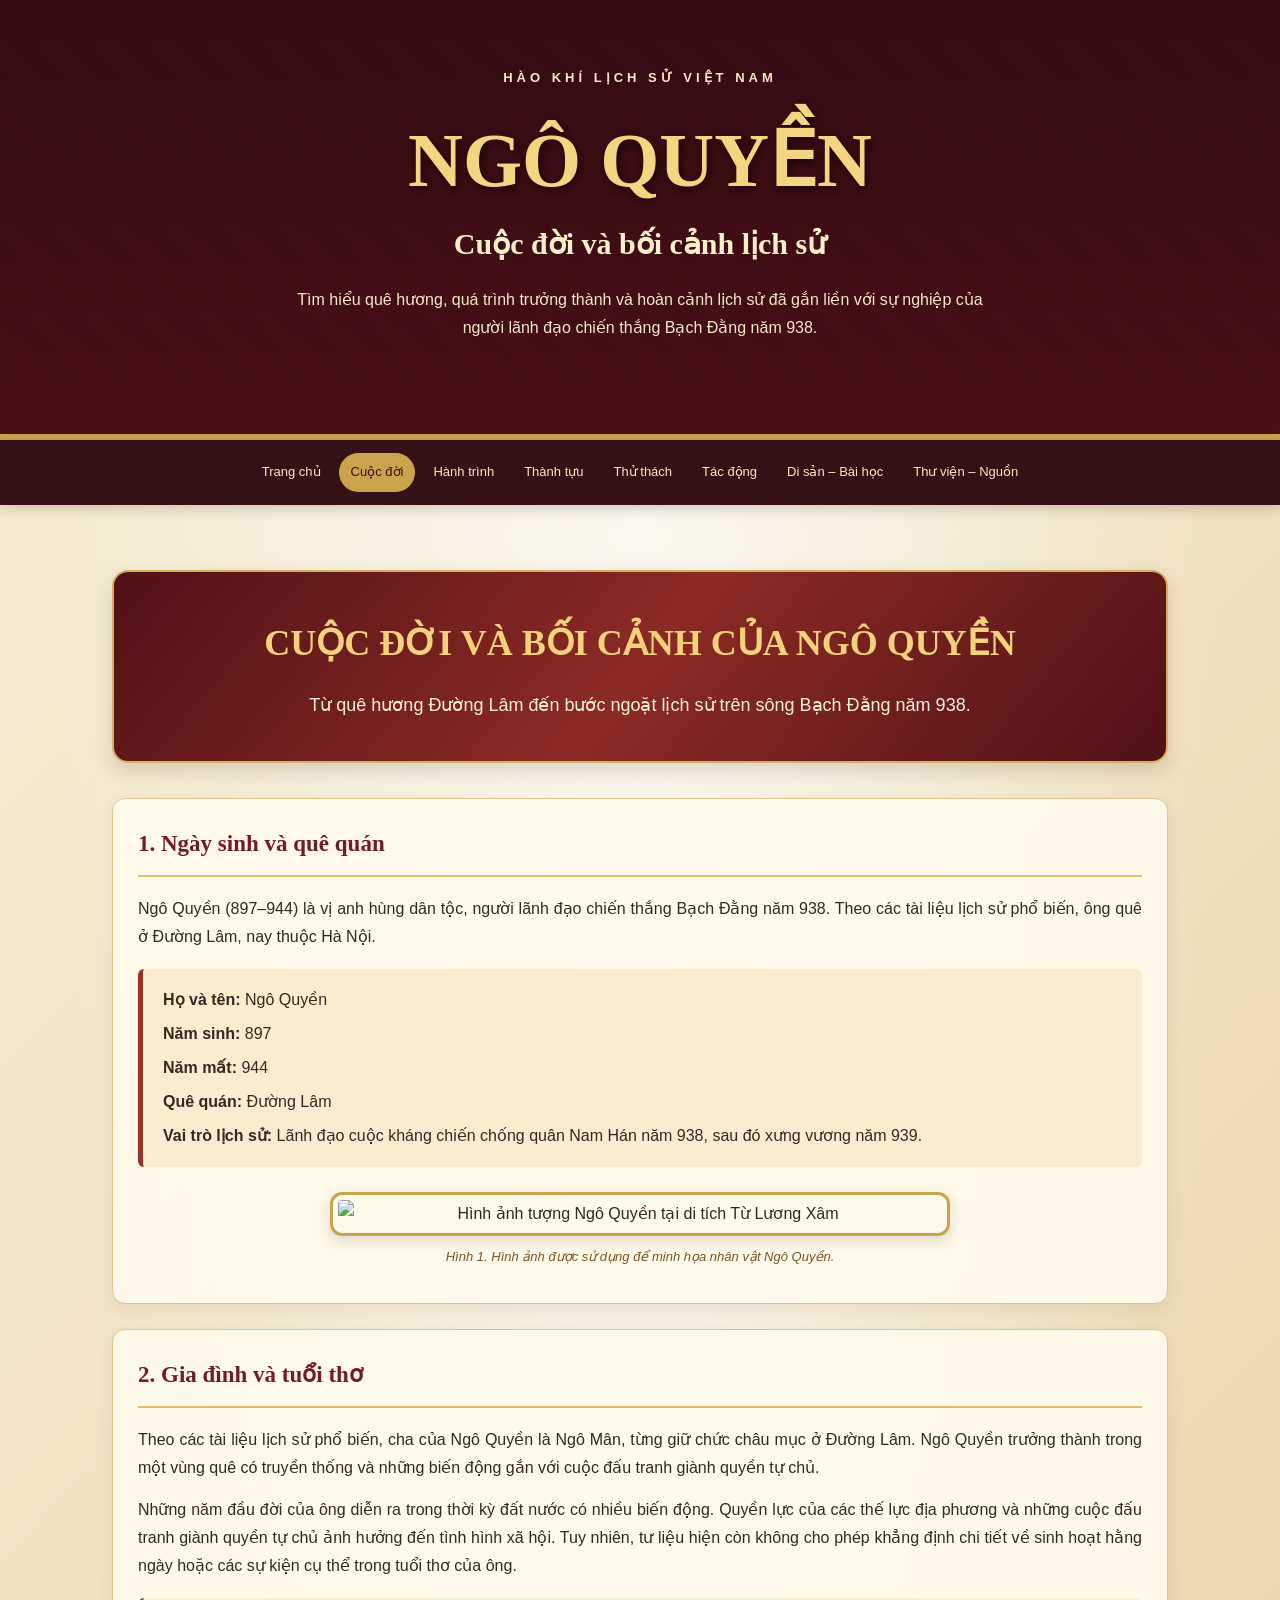
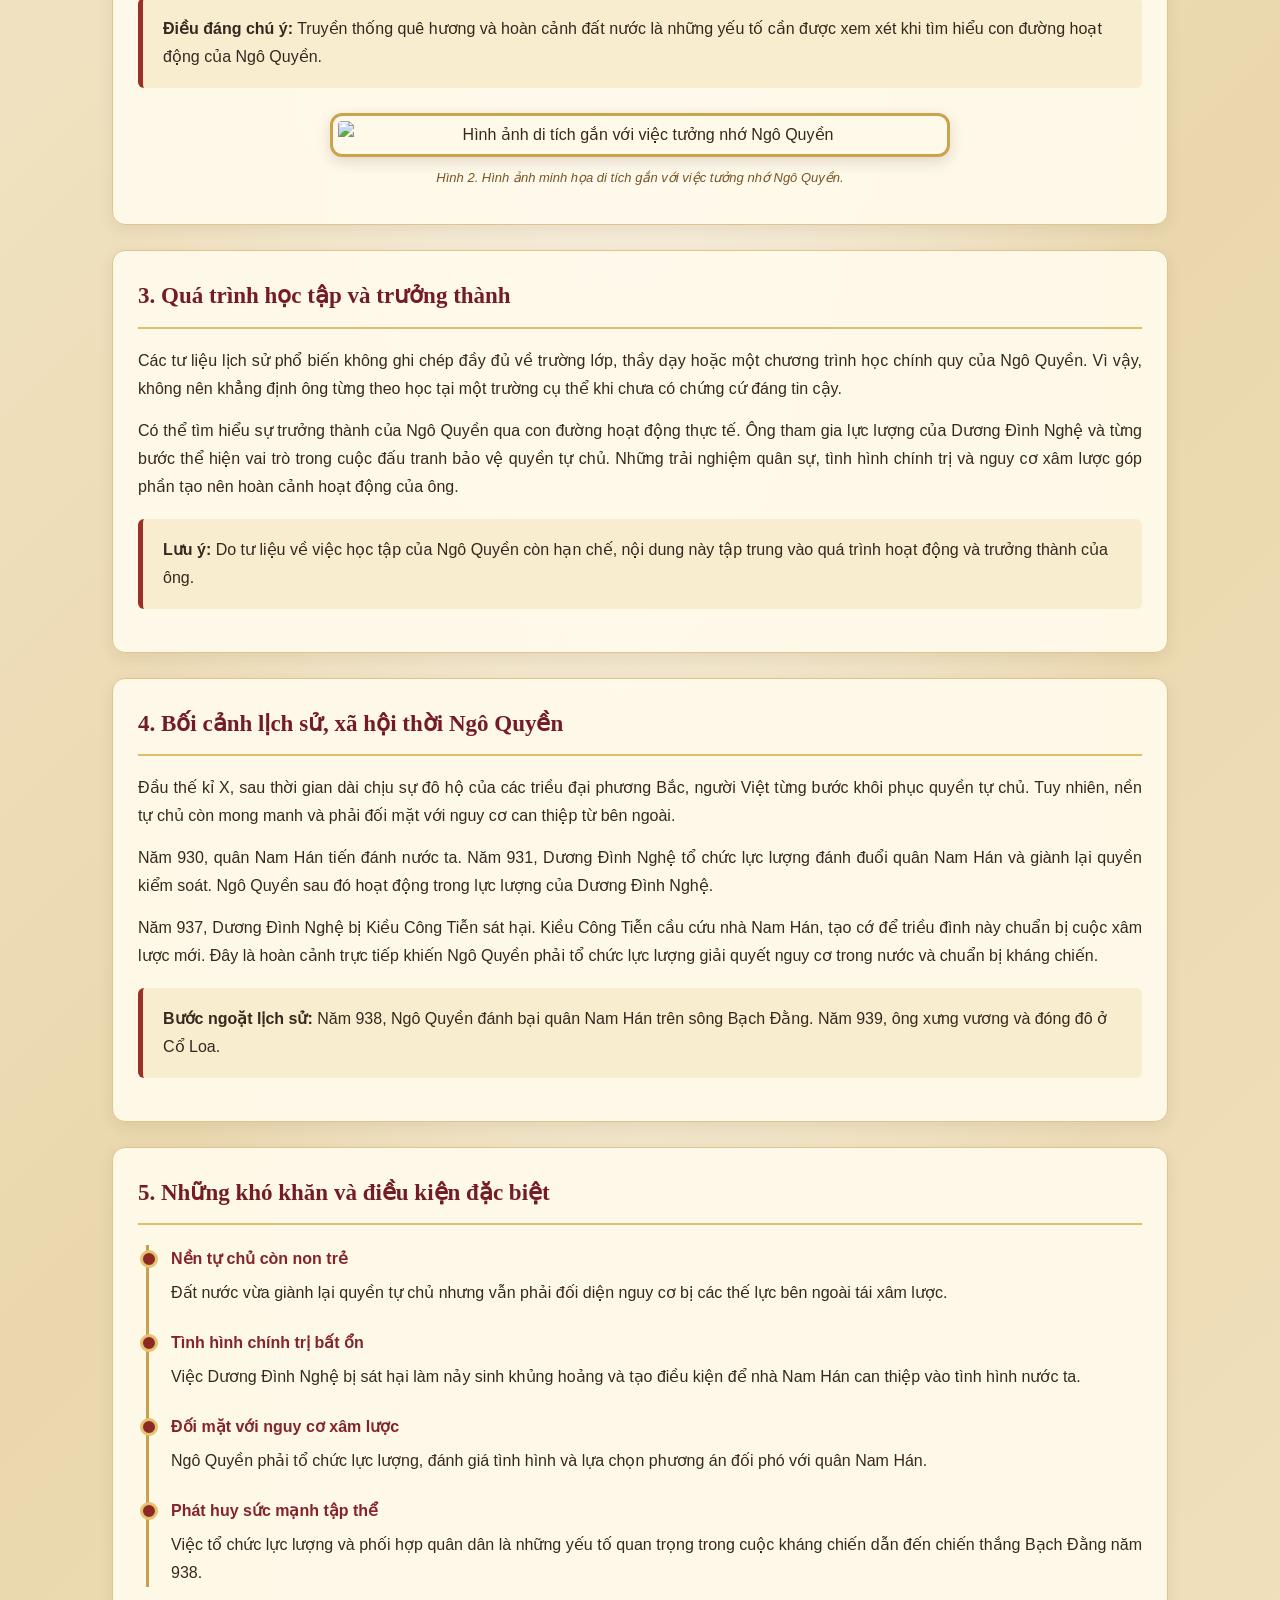
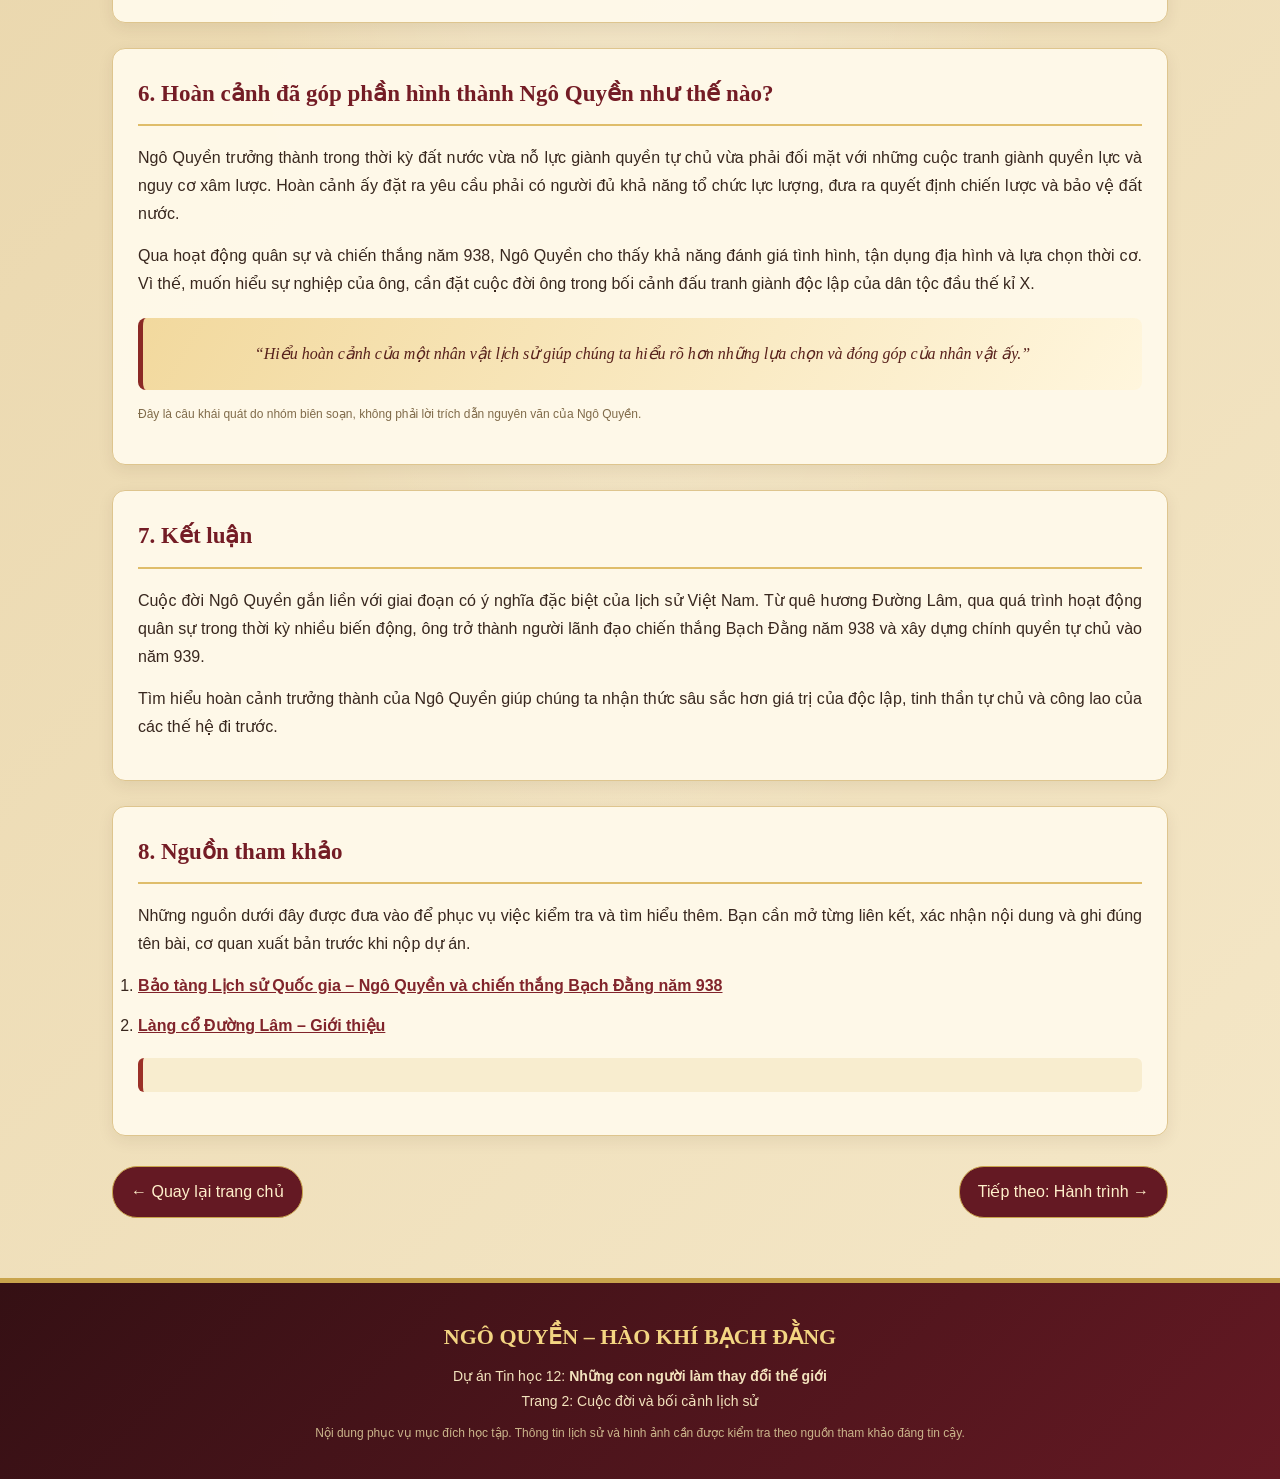
==== cuocdoi.html @ d9fa1269 "Add files via upload" ====
<!DOCTYPE html>
<html lang="vi">

<head>
    <meta charset="UTF-8">
    <meta name="viewport" content="width=device-width, initial-scale=1.0">

    <title>Cuộc đời và bối cảnh lịch sử của Ngô Quyền</title>

    <!-- Su dung CSS chung cua website -->
    <link rel="stylesheet" href="style.css">

    <!-- CSS bo sung rieng cho trang Cuoc doi -->
    <style>
        .life-banner {
            max-width: 1100px;
            margin: 35px auto;
            padding: 40px 25px;
            text-align: center;
            color: #fff2d3;
            background: linear-gradient(130deg, #501116, #8b2a25, #501116);
            border: 2px solid #d6b05c;
            border-radius: 16px;
            box-shadow: 0 8px 20px rgba(62, 17, 20, 0.15);
        }

        .life-banner h2 {
            color: #f3d27b;
            font-family: Georgia, "Times New Roman", serif;
            font-size: clamp(25px, 4vw, 36px);
            margin-bottom: 15px;
        }

        .life-banner p {
            font-size: 18px;
            max-width: 750px;
            margin: auto;
        }

        .life-section {
            background: rgba(255, 250, 235, 0.94);
            border: 1px solid #dec58e;
            border-radius: 13px;
            padding: 25px;
            margin-bottom: 25px;
            box-shadow: 0 5px 16px rgba(65, 35, 15, 0.08);
        }

        .life-section h3 {
            color: #741c25;
            font-family: Georgia, "Times New Roman", serif;
            font-size: 23px;
            border-bottom: 2px solid #dfbd6a;
            padding-bottom: 10px;
            margin-bottom: 18px;
        }

        .life-section p {
            margin-bottom: 14px;
            text-align: justify;
        }

        .life-info {
            background: #f8edcf;
            padding: 17px 20px;
            border-left: 5px solid #9b3027;
            border-radius: 6px;
            margin: 18px 0;
        }

        .life-info p {
            margin-bottom: 6px;
            text-align: left;
        }

        .life-info p:last-child {
            margin-bottom: 0;
        }

        .life-image {
            text-align: center;
            margin: 25px 0 10px;
        }

        .life-image img {
            display: block;
            width: 100%;
            max-width: 620px;
            max-height: 390px;
            object-fit: contain;
            margin: auto;
            padding: 5px;
            background: #fff9e9;
            border: 3px solid #c9a44c;
            border-radius: 12px;
            box-shadow: 0 5px 14px rgba(74, 36, 28, 0.15);
        }

        .life-image figcaption {
            color: #795522;
            font-size: 13px;
            font-style: italic;
            margin-top: 10px;
        }

        .life-timeline {
            border-left: 3px solid #c9a04e;
            padding-left: 22px;
            margin: 20px 0 10px 8px;
        }

        .life-event {
            position: relative;
            margin-bottom: 22px;
        }

        .life-event:last-child {
            margin-bottom: 0;
        }

        .life-event::before {
            content: "";
            position: absolute;
            left: -31px;
            top: 5px;
            width: 12px;
            height: 12px;
            border-radius: 50%;
            background: #8b2925;
            border: 3px solid #e6c16f;
        }

        .life-event h4 {
            color: #84242a;
            margin-bottom: 6px;
        }

        .life-event p {
            margin-bottom: 0;
        }

        .life-quote {
            padding: 22px;
            background: linear-gradient(120deg, #f2d99e, #fff6dd);
            border-left: 5px solid #8b2925;
            border-radius: 8px;
            text-align: center;
            color: #57201b;
            font-family: Georgia, "Times New Roman", serif;
            font-style: italic;
            margin-top: 20px;
        }

        .source-list li {
            margin: 12px 0;
            overflow-wrap: anywhere;
        }

        .source-list a {
            color: #81242b;
            font-weight: bold;
        }

        .source-list a:hover {
            color: #a77c2d;
        }

        .page-navigation {
            display: flex;
            justify-content: space-between;
            flex-wrap: wrap;
            gap: 12px;
            margin: 30px 0;
        }

        .page-navigation a {
            display: inline-block;
            padding: 11px 18px;
            color: #fff0cb;
            background: #641923;
            border: 1px solid #c9a44c;
            border-radius: 25px;
            text-decoration: none;
            transition: 0.25s;
        }

        .page-navigation a:hover {
            color: #351014;
            background: #e8c66f;
        }

        @media (max-width: 600px) {
            .life-banner {
                margin: 22px 13px;
                padding: 28px 18px;
            }

            .life-banner p {
                font-size: 16px;
            }

            .life-section {
                padding: 18px;
            }

            .life-section h3 {
                font-size: 20px;
            }

            .page-navigation {
                flex-direction: column;
            }

            .page-navigation a {
                text-align: center;
            }
        }
    </style>
</head>

<body>

    <!-- PHAN DAU TRANG -->
    <header class="hero">
        <div class="hero-content">

            <p class="eyebrow">HÀO KHÍ LỊCH SỬ VIỆT NAM</p>

            <h1>NGÔ QUYỀN</h1>

            <h2>Cuộc đời và bối cảnh lịch sử</h2>

            <p class="hero-description">
                Tìm hiểu quê hương, quá trình trưởng thành
                và hoàn cảnh lịch sử đã gắn liền với sự nghiệp
                của người lãnh đạo chiến thắng Bạch Đằng năm 938.
            </p>

        </div>
    </header>


    <!-- MENU CHUNG GOM 8 TRANG -->
    <nav class="navbar">

        <a href="index.html">Trang chủ</a>

        <a href="cuocdoi.html" class="active">Cuộc đời</a>

        <a href="hanhtrinh.html">Hành trình</a>

        <a href="thanhtuu.html">Thành tựu</a>

        <a href="thuthach.html">Thử thách</a>

        <a href="tacdong.html">Tác động</a>

        <a href="disan_baihoc.html">Di sản – Bài học</a>

        <a href="thuvien_nguon.html">Thư viện – Nguồn</a>

    </nav>


    <main class="container">

        <!-- BANNER GIOI THIEU -->
        <div class="life-banner">

            <h2>CUỘC ĐỜI VÀ BỐI CẢNH CỦA NGÔ QUYỀN</h2>

            <p>
                Từ quê hương Đường Lâm đến bước ngoặt lịch sử
                trên sông Bạch Đằng năm 938.
            </p>

        </div>


        <!-- MUC 1 -->
        <section class="life-section">

            <h3>1. Ngày sinh và quê quán</h3>

            <p>
                Ngô Quyền (897–944) là vị anh hùng dân tộc,
                người lãnh đạo chiến thắng Bạch Đằng năm 938.
                Theo các tài liệu lịch sử phổ biến, ông quê ở
                Đường Lâm, nay thuộc Hà Nội.
            </p>

            <div class="life-info">

                <p><strong>Họ và tên:</strong> Ngô Quyền</p>

                <p><strong>Năm sinh:</strong> 897</p>

                <p><strong>Năm mất:</strong> 944</p>

                <p><strong>Quê quán:</strong> Đường Lâm</p>

                <p>
                    <strong>Vai trò lịch sử:</strong>
                    Lãnh đạo cuộc kháng chiến chống quân Nam Hán
                    năm 938, sau đó xưng vương năm 939.
                </p>

            </div>

            <figure class="life-image">

                <img
                    src="https://baotanglichsu.vn/DataFiles/Uploaded/image/Ngo%20Quyen/1.jpg"
                    alt="Hình ảnh tượng Ngô Quyền tại di tích Từ Lương Xâm"
                    loading="lazy">

                <figcaption>
                    Hình 1. Hình ảnh được sử dụng để minh họa
                    nhân vật Ngô Quyền.
                </figcaption>

            </figure>

        </section>


        <!-- MUC 2 -->
        <section class="life-section">

            <h3>2. Gia đình và tuổi thơ</h3>

            <p>
                Theo các tài liệu lịch sử phổ biến, cha của
                Ngô Quyền là Ngô Mân, từng giữ chức châu mục
                ở Đường Lâm. Ngô Quyền trưởng thành trong một
                vùng quê có truyền thống và những biến động
                gắn với cuộc đấu tranh giành quyền tự chủ.
            </p>

            <p>
                Những năm đầu đời của ông diễn ra trong thời kỳ
                đất nước có nhiều biến động. Quyền lực của các
                thế lực địa phương và những cuộc đấu tranh giành
                quyền tự chủ ảnh hưởng đến tình hình xã hội.
                Tuy nhiên, tư liệu hiện còn không cho phép khẳng định
                chi tiết về sinh hoạt hằng ngày hoặc các sự kiện
                cụ thể trong tuổi thơ của ông.
            </p>

            <div class="life-info">
                <p>
                    <strong>Điều đáng chú ý:</strong>
                    Truyền thống quê hương và hoàn cảnh đất nước
                    là những yếu tố cần được xem xét khi tìm hiểu
                    con đường hoạt động của Ngô Quyền.
                </p>
            </div>

            <figure class="life-image">

                <img
                    src="https://baotanglichsu.vn/DataFiles/Uploaded/image/Ngo%20Quyen/4.jpg"
                    alt="Hình ảnh di tích gắn với việc tưởng nhớ Ngô Quyền"
                    loading="lazy">

                <figcaption>
                    Hình 2. Hình ảnh minh họa di tích gắn với
                    việc tưởng nhớ Ngô Quyền.
                </figcaption>

            </figure>

        </section>


        <!-- MUC 3 -->
        <section class="life-section">

            <h3>3. Quá trình học tập và trưởng thành</h3>

            <p>
                Các tư liệu lịch sử phổ biến không ghi chép đầy đủ
                về trường lớp, thầy dạy hoặc một chương trình học
                chính quy của Ngô Quyền. Vì vậy, không nên khẳng định
                ông từng theo học tại một trường cụ thể khi chưa có
                chứng cứ đáng tin cậy.
            </p>

            <p>
                Có thể tìm hiểu sự trưởng thành của Ngô Quyền
                qua con đường hoạt động thực tế. Ông tham gia
                lực lượng của Dương Đình Nghệ và từng bước thể hiện
                vai trò trong cuộc đấu tranh bảo vệ quyền tự chủ.
                Những trải nghiệm quân sự, tình hình chính trị
                và nguy cơ xâm lược góp phần tạo nên hoàn cảnh
                hoạt động của ông.
            </p>

            <div class="life-info">
                <p>
                    <strong>Lưu ý:</strong>
                    Do tư liệu về việc học tập của Ngô Quyền còn hạn chế,
                    nội dung này tập trung vào quá trình hoạt động
                    và trưởng thành của ông.
                </p>
            </div>

        </section>


        <!-- MUC 4 -->
        <section class="life-section">

            <h3>4. Bối cảnh lịch sử, xã hội thời Ngô Quyền</h3>

            <p>
                Đầu thế kỉ X, sau thời gian dài chịu sự đô hộ
                của các triều đại phương Bắc, người Việt từng bước
                khôi phục quyền tự chủ. Tuy nhiên, nền tự chủ còn
                mong manh và phải đối mặt với nguy cơ can thiệp
                từ bên ngoài.
            </p>

            <p>
                Năm 930, quân Nam Hán tiến đánh nước ta.
                Năm 931, Dương Đình Nghệ tổ chức lực lượng
                đánh đuổi quân Nam Hán và giành lại quyền kiểm soát.
                Ngô Quyền sau đó hoạt động trong lực lượng
                của Dương Đình Nghệ.
            </p>

            <p>
                Năm 937, Dương Đình Nghệ bị Kiều Công Tiễn sát hại.
                Kiều Công Tiễn cầu cứu nhà Nam Hán, tạo cớ để
                triều đình này chuẩn bị cuộc xâm lược mới.
                Đây là hoàn cảnh trực tiếp khiến Ngô Quyền phải
                tổ chức lực lượng giải quyết nguy cơ trong nước
                và chuẩn bị kháng chiến.
            </p>

            <div class="life-info">

                <p>
                    <strong>Bước ngoặt lịch sử:</strong>
                    Năm 938, Ngô Quyền đánh bại quân Nam Hán
                    trên sông Bạch Đằng. Năm 939, ông xưng vương
                    và đóng đô ở Cổ Loa.
                </p>

            </div>

        </section>


        <!-- MUC 5 -->
        <section class="life-section">

            <h3>5. Những khó khăn và điều kiện đặc biệt</h3>

            <div class="life-timeline">

                <div class="life-event">

                    <h4>Nền tự chủ còn non trẻ</h4>

                    <p>
                        Đất nước vừa giành lại quyền tự chủ
                        nhưng vẫn phải đối diện nguy cơ bị
                        các thế lực bên ngoài tái xâm lược.
                    </p>

                </div>

                <div class="life-event">

                    <h4>Tình hình chính trị bất ổn</h4>

                    <p>
                        Việc Dương Đình Nghệ bị sát hại làm nảy sinh
                        khủng hoảng và tạo điều kiện để nhà Nam Hán
                        can thiệp vào tình hình nước ta.
                    </p>

                </div>

                <div class="life-event">

                    <h4>Đối mặt với nguy cơ xâm lược</h4>

                    <p>
                        Ngô Quyền phải tổ chức lực lượng,
                        đánh giá tình hình và lựa chọn phương án
                        đối phó với quân Nam Hán.
                    </p>

                </div>

                <div class="life-event">

                    <h4>Phát huy sức mạnh tập thể</h4>

                    <p>
                        Việc tổ chức lực lượng và phối hợp quân dân
                        là những yếu tố quan trọng trong cuộc kháng chiến
                        dẫn đến chiến thắng Bạch Đằng năm 938.
                    </p>

                </div>

            </div>

        </section>


        <!-- MUC 6 -->
        <section class="life-section">

            <h3>6. Hoàn cảnh đã góp phần hình thành Ngô Quyền như thế nào?</h3>

            <p>
                Ngô Quyền trưởng thành trong thời kỳ đất nước
                vừa nỗ lực giành quyền tự chủ vừa phải đối mặt
                với những cuộc tranh giành quyền lực và nguy cơ
                xâm lược. Hoàn cảnh ấy đặt ra yêu cầu phải có
                người đủ khả năng tổ chức lực lượng, đưa ra
                quyết định chiến lược và bảo vệ đất nước.
            </p>

            <p>
                Qua hoạt động quân sự và chiến thắng năm 938,
                Ngô Quyền cho thấy khả năng đánh giá tình hình,
                tận dụng địa hình và lựa chọn thời cơ.
                Vì thế, muốn hiểu sự nghiệp của ông, cần đặt
                cuộc đời ông trong bối cảnh đấu tranh giành
                độc lập của dân tộc đầu thế kỉ X.
            </p>

            <div class="life-quote">
                “Hiểu hoàn cảnh của một nhân vật lịch sử
                giúp chúng ta hiểu rõ hơn những lựa chọn
                và đóng góp của nhân vật ấy.”
            </div>

            <p class="message-note">
                Đây là câu khái quát do nhóm biên soạn,
                không phải lời trích dẫn nguyên văn của Ngô Quyền.
            </p>

        </section>


        <!-- MUC 7 -->
        <section class="life-section">

            <h3>7. Kết luận</h3>

            <p>
                Cuộc đời Ngô Quyền gắn liền với giai đoạn có ý nghĩa
                đặc biệt của lịch sử Việt Nam. Từ quê hương Đường Lâm,
                qua quá trình hoạt động quân sự trong thời kỳ nhiều
                biến động, ông trở thành người lãnh đạo chiến thắng
                Bạch Đằng năm 938 và xây dựng chính quyền tự chủ
                vào năm 939.
            </p>

            <p>
                Tìm hiểu hoàn cảnh trưởng thành của Ngô Quyền
                giúp chúng ta nhận thức sâu sắc hơn giá trị
                của độc lập, tinh thần tự chủ và công lao
                của các thế hệ đi trước.
            </p>

        </section>


        <!-- MUC 8 -->
        <section class="life-section">

            <h3>8. Nguồn tham khảo</h3>

            <p>
                Những nguồn dưới đây được đưa vào để phục vụ
                việc kiểm tra và tìm hiểu thêm. Bạn cần mở từng
                liên kết, xác nhận nội dung và ghi đúng tên bài,
                cơ quan xuất bản trước khi nộp dự án.
            </p>

            <ol class="source-list">

                <li>
                    <a
                        href="https://baotanglichsu.vn/vi/Articles/3098/13934/ngo-quyen-va-chienthang-bach-dang-nam-938.html"
                        target="_blank"
                        rel="noopener noreferrer">
                        Bảo tàng Lịch sử Quốc gia – Ngô Quyền và
                        chiến thắng Bạch Đằng năm 938
                    </a>
                </li>

                <li>
                    <a
                        href="https://www.langcoduonglam.vn/vi/page/gioi-thieu"
                        target="_blank"
                        rel="noopener noreferrer">
                        Làng cổ Đường Lâm – Giới thiệu
                    </a>
                </li>

            </ol>

            <div class="life-info">
                <p>
                    
                </p>
            </div>

        </section>


        <!-- DIEU HUONG CUOI TRANG -->
        <div class="page-navigation">

            <a href="index.html">
                ← Quay lại trang chủ
            </a>

            <a href="hanhtrinh.html">
                Tiếp theo: Hành trình →
            </a>

        </div>

    </main>


    <!-- CHAN TRANG -->
    <footer class="footer">

        <h2>NGÔ QUYỀN – HÀO KHÍ BẠCH ĐẰNG</h2>

        <p>
            Dự án Tin học 12:
            <strong>Những con người làm thay đổi thế giới</strong>
        </p>

        <p>
            Trang 2: Cuộc đời và bối cảnh lịch sử
        </p>

        <p class="copyright">
            Nội dung phục vụ mục đích học tập.
            Thông tin lịch sử và hình ảnh cần được kiểm tra
            theo nguồn tham khảo đáng tin cậy.
        </p>

    </footer>

</body>

</html>
---- style.css ----
/* ==================================
   GIAO DIEN WEBSITE NGO QUYEN
   PHONG CACH GIAY CO - DO DO - VANG
================================== */

* {
    margin: 0;
    padding: 0;
    box-sizing: border-box;
}

html {
    scroll-behavior: smooth;
}

body {
    font-family: Arial, Helvetica, sans-serif;
    line-height: 1.75;
    color: #38271e;
    background:
        radial-gradient(ellipse at top, rgba(255,255,255,0.8), transparent 65%),
        linear-gradient(135deg, #f8efd9, #ead7ad, #f5e8c9);
}

/* PHAN DAU TRANG */

.hero {
    min-height: 440px;
    display: flex;
    justify-content: center;
    align-items: center;
    text-align: center;
    padding: 60px 20px;
    color: #fff0cb;
    background:
        linear-gradient(rgba(43, 9, 14, 0.84), rgba(70, 14, 21, 0.9)),
        repeating-linear-gradient(
            45deg,
            #56151d,
            #56151d 20px,
            #641923 20px,
            #641923 40px
        );
    border-bottom: 6px solid #c9a44c;
}

.hero-content {
    max-width: 850px;
}

.eyebrow {
    color: #e8c66c;
    letter-spacing: 4px;
    font-size: 13px;
    font-weight: bold;
}

.hero h1 {
    font-family: Georgia, "Times New Roman", serif;
    font-size: clamp(42px, 8vw, 76px);
    line-height: 1.2;
    margin: 12px 0;
    color: #f3d582;
    text-shadow: 2px 3px 8px #1b0507;
}

.hero h2 {
    font-family: Georgia, "Times New Roman", serif;
    font-size: clamp(20px, 4vw, 30px);
    margin-bottom: 15px;
}

.hero-description {
    max-width: 700px;
    margin: 0 auto 25px;
    color: #f6e8c9;
}

.main-button {
    display: inline-block;
    padding: 12px 25px;
    color: #391015;
    background: linear-gradient(135deg, #f1d98e, #c69b3e);
    border-radius: 30px;
    font-weight: bold;
    text-decoration: none;
    transition: 0.3s;
    box-shadow: 0 5px 15px rgba(0, 0, 0, 0.2);
}

.main-button:hover {
    transform: translateY(-3px);
    background: #fff0b8;
}

/* THANH MENU */

.navbar {
    background: #351014;
    display: flex;
    justify-content: center;
    align-items: center;
    flex-wrap: wrap;
    gap: 6px;
    padding: 13px 10px;
    position: sticky;
    top: 0;
    z-index: 100;
    box-shadow: 0 4px 12px rgba(40, 10, 10, 0.18);
}

.navbar a {
    color: #f8e9c4;
    text-decoration: none;
    padding: 8px 12px;
    border-radius: 20px;
    font-size: 13px;
    transition: 0.25s;
}

.navbar a:hover,
.navbar a.active {
    background: #c9a44c;
    color: #351014;
}

/* KHUNG NOI DUNG */

.container {
    max-width: 1100px;
    margin: auto;
    padding: 30px 22px;
}

section {
    margin-bottom: 55px;
}

.section-heading {
    text-align: center;
    margin-bottom: 30px;
}

.small-title {
    color: #9b752a;
    letter-spacing: 3px;
    font-size: 12px;
    font-weight: bold;
}

.section-heading h2 {
    font-family: Georgia, "Times New Roman", serif;
    color: #701a23;
    font-size: clamp(25px, 4vw, 34px);
    line-height: 1.35;
    margin: 8px 0 14px;
}

.gold-line {
    width: 75px;height: 4px;
    background: linear-gradient(90deg, #8c2029, #e4c15f);
    border-radius: 5px;
    margin: auto;
}

/* GIOI THIEU NHAN VAT */

.intro-grid {
    display: grid;
    grid-template-columns: minmax(230px, 0.8fr) 1.5fr;
    gap: 30px;
    align-items: start;
}

.portrait {
    padding: 13px;
    background: #fff9e9;
    border: 2px solid #c9a44c;
    border-radius: 15px;
    box-shadow: 0 8px 20px rgba(66, 36, 15, 0.13);
    text-align: center;
}

.portrait img {
    display: block;
    width: 100%;
    max-height: 390px;
    object-fit: cover;
    border-radius: 9px;
}

.image-fallback {
    display: none;
    min-height: 280px;
    flex-direction: column;
    align-items: center;
    justify-content: center;
    gap: 10px;
    color: #f4d47b;
    background: linear-gradient(145deg, #481018, #8a2930);
    border-radius: 9px;
    font-family: Georgia, serif;
    font-size: 25px;
}

.image-fallback small {
    font-family: Arial, sans-serif;
    font-size: 13px;
}

.image-caption {
    color: #795522;
    font-size: 13px;
    font-style: italic;
    padding-top: 10px;
}

.intro-text {
    background: rgba(255, 250, 235, 0.9);
    border-left: 5px solid #8b252d;
    border-radius: 12px;
    padding: 25px;
    box-shadow: 0 5px 18px rgba(70, 35, 15, 0.08);
}

.intro-text h3 {
    font-family: Georgia, "Times New Roman", serif;
    color: #741c25;
    font-size: 23px;
    margin-bottom: 12px;
}

.intro-text p {
    margin-bottom: 13px;
    text-align: justify;
}

.info-tags {
    display: flex;
    flex-wrap: wrap;
    gap: 8px;
    margin-top: 20px;
}

.info-tags span {
    background: #f0dfb7;
    color: #6d1b23;
    border: 1px solid #d7b96d;
    border-radius: 20px;
    padding: 6px 11px;
    font-size: 12px;
    font-weight: bold;
}

/* THANH TUU */

.achievement-card {
    display: grid;
    grid-template-columns: 145px 1fr;
    align-items: center;
    gap: 25px;
    padding: 28px;
    background: linear-gradient(135deg, #4b1016, #7b2029);
    color: #fff0cb;
    border: 3px solid #c9a44c;
    border-radius: 16px;
    box-shadow: 0 8px 20px rgba(62, 17, 20, 0.17);
}

.achievement-number {
    font-family: Georgia, "Times New Roman", serif;
    font-size: 45px;
    font-weight: bold;
    color: #f3d582;
    text-align: center;
    border-right: 2px solid #c9a44c;
    padding-right: 20px;
}

.achievement-card h3 {
    color: #f3d582;
    font-size: 23px;
    margin-bottom: 8px;
}

.text-link {
    display: inline-block;
    color: #f3d582;
    margin-top: 10px;
    font-weight: bold;
    text-decoration: none;
}

.text-link:hover {
    text-decoration: underline;
}

/* LY DO LUA CHON */

.reason-grid {
    display: grid;
    grid-template-columns: repeat(3, minmax(0, 1fr));
    gap: 20px;
}

.reason-card {
    background: rgba(255, 250, 235, 0.94);
    border: 1px solid #dec58e;
    border-top: 4px solid #8b252d;
    border-radius: 13px;
    padding: 25px 20px;
    box-shadow: 0 5px 15px rgba(65, 35, 15, 0.08);transition: 0.3s;
}

.reason-card:hover {
    transform: translateY(-5px);
    box-shadow: 0 10px 22px rgba(65, 35, 15, 0.14);
}

.card-icon {
    font-size: 30px;
    color: #a77c2d;
    margin-bottom: 8px;
}

.reason-card h3 {
    color: #741c25;
    margin-bottom: 8px;
    font-family: Georgia, "Times New Roman", serif;
}

.reason-card p {
    font-size: 14px;
}

/* THONG DIEP */

.message-section {
    text-align: center;
    padding: 35px 25px;
    background: rgba(255, 250, 235, 0.86);
    border: 2px dashed #c9a44c;
    border-radius: 16px;
}

.message-symbol {
    color: #9c762d;
    font-family: Georgia, serif;
    font-size: 70px;
    height: 55px;
    line-height: 1;
}

.message-section h2 {
    color: #741c25;
    font-family: Georgia, "Times New Roman", serif;
    margin: 10px 0;
}

.message-text {
    max-width: 760px;
    margin: 0 auto;
    font-family: Georgia, "Times New Roman", serif;
    font-size: 20px;
    font-style: italic;
}

.message-note {
    margin-top: 14px;
    color: #806b4a;
    font-size: 12px;
}

/* CAC TRANG CON */

.explore-grid {
    display: grid;
    grid-template-columns: repeat(4, minmax(0, 1fr));
    gap: 16px;
}

.explore-card {
    display: block;
    min-height: 195px;
    padding: 20px;
    background: rgba(255, 250, 235, 0.94);
    border: 1px solid #dfc58e;
    border-radius: 13px;
    color: #38271e;
    text-decoration: none;
    box-shadow: 0 4px 13px rgba(65, 35, 15, 0.07);
    transition: 0.3s;
}

.explore-card:hover {
    background: #fff9e8;
    border-color: #9a2630;
    transform: translateY(-5px);
    box-shadow: 0 10px 22px rgba(65, 35, 15, 0.13);
}

.explore-card span {
    color: #a77c2d;
    font-family: Georgia, "Times New Roman", serif;
    font-size: 27px;
    font-weight: bold;
}

.explore-card h3 {
    color: #741c25;
    font-size: 16px;
    margin: 8px 0;
}

.explore-card p {
    font-size: 13px;
}

/* CHAN TRANG */

.footer {
    text-align: center;
    padding: 35px 18px;
    color: #f3e3bd;
    background: linear-gradient(135deg, #351014, #641923);
    border-top: 5px solid #c9a44c;
}

.footer h2 {
    font-family: Georgia, "Times New Roman", serif;
    color: #f3d582;
    font-size: 22px;
    margin-bottom: 8px;
}

.footer p {
    font-size: 14px;
}

.footer .copyright {
    color: #cbb58b;
    font-size: 12px;
    margin-top: 10px;
}

/* TUONG THICH DIEN THOAI */

@media (max-width: 800px) {
    .intro-grid {
        grid-template-columns: 1fr;
    }

    .portrait {
        max-width: 420px;
        width: 100%;
        margin: auto;
    }

    .portrait img {
        max-height: 420px;
        object-fit: contain;
    }

    .reason-grid {
        grid-template-columns: 1fr;
    }

    .explore-grid {
        grid-template-columns: repeat(2, minmax(0, 1fr));
    }

    .achievement-card {
        grid-template-columns: 1fr;
        text-align: center;
    }

    .achievement-number {
        border-right: none;
        border-bottom: 2px solid #c9a44c;padding: 0 0 12px;
    }

    .navbar {
        position: static;
    }
}

@media (max-width: 480px) {
    .hero {
        min-height: 380px;
        padding: 45px 15px;
    }

    .eyebrow {
        letter-spacing: 2px;
        font-size: 11px;
    }

    .container {
        padding: 25px 13px;
    }

    .intro-text {
        padding: 18px;
    }

    .explore-grid {
        grid-template-columns: 1fr;
    }

    .explore-card {
        min-height: auto;
    }

    .message-text {
        font-size: 17px;
    }

    .navbar a {
        font-size: 12px;
        padding: 7px 9px;
    }
}/* ==================================
   BO SUNG CHO TRANG CHU INDEX.HTML
================================== */

/* Nut bam */
.btn {
    display: inline-block;
    padding: 12px 25px;
    color: #391015;
    background: linear-gradient(135deg, #f1d98e, #c69b3e);
    border-radius: 30px;
    font-weight: bold;
    text-decoration: none;
    transition: 0.3s;
    box-shadow: 0 5px 15px rgba(0, 0, 0, 0.2);
}

.btn:hover {
    transform: translateY(-3px);
    background: #fff0b8;
}

/* Mo ta trong phan dau trang */
.hero p {
    max-width: 700px;
    margin: 0 auto 25px;
    color: #f6e8c9;
}

/* Khung gioi thieu */
.intro-section,
.achievement-section,
.reason-section,
.explore-section {
    max-width: 1100px;
    margin: 45px auto;
    padding: 0 22px;
}

/* Tieu de cac phan */
.intro-section > h2,
.achievement-section > h2,
.reason-section > h2,
.explore-section > h2 {
    text-align: center;
    font-family: Georgia, "Times New Roman", serif;
    color: #701a23;
    font-size: clamp(25px, 4vw, 34px);
    margin-bottom: 25px;
}

/* Bo cuc gioi thieu */
.intro-container {
    display: grid;
    grid-template-columns: minmax(230px, 0.8fr) 1.5fr;
    gap: 30px;
    align-items: start;
}

/* Anh nhan vat */
.intro-image {
    padding: 13px;
    background: #fff9e9;
    border: 2px solid #c9a44c;
    border-radius: 15px;
    box-shadow: 0 8px 20px rgba(66, 36, 15, 0.13);
    text-align: center;
}

.intro-image img {
    display: block;
    width: 100%;
    max-height: 390px;
    object-fit: contain;
    border-radius: 9px;
}

/* Thanh tuu */
.achievement-card {
    grid-template-columns: 1fr;
}

.achievement-card .btn {
    margin-top: 15px;
}

/* Phan ly do lua chon */
.reason-content {
    background: rgba(255, 250, 235, 0.94);
    border: 1px solid #dec58e;
    border-top: 4px solid #8b252d;
    border-radius: 13px;
    padding: 25px;
    box-shadow: 0 5px 15px rgba(65, 35, 15, 0.08);
}

.reason-content p {
    margin-bottom: 12px;
    text-align: justify;
}

.reason-content p:last-child {
    margin-bottom: 0;
}

/* Thong diep */
.message-section blockquote {
    max-width: 760px;
    margin: 0 auto;
    font-family: Georgia, "Times New Roman", serif;
    font-size: 20px;
    font-style: italic;
    color: #38271e;
}

/* Mo ta phan kham pha */
.section-description {
    text-align: center;
    margin: -10px 0 25px;
}

/* Cac the kham pha */
.explore-card a {
    display: inline-block;
    margin-top: 12px;
    color: #8b252d;
    font-weight: bold;
    text-decoration: none;
}

.explore-card a:hover {
    text-decoration: underline;
}

/* Tuong thich dien thoai */
@media (max-width: 800px) {
    .intro-container {
        grid-template-columns: 1fr;
    }

    .intro-image {
        max-width: 420px;
        width: 100%;
        margin: auto;
    }
}

@media (max-width: 480px) {
    .intro-section,
    .achievement-section,
    .reason-section,
    .explore-section {
        padding: 0 13px;
    }

    .message-section blockquote {
        font-size: 17px;
    }
}
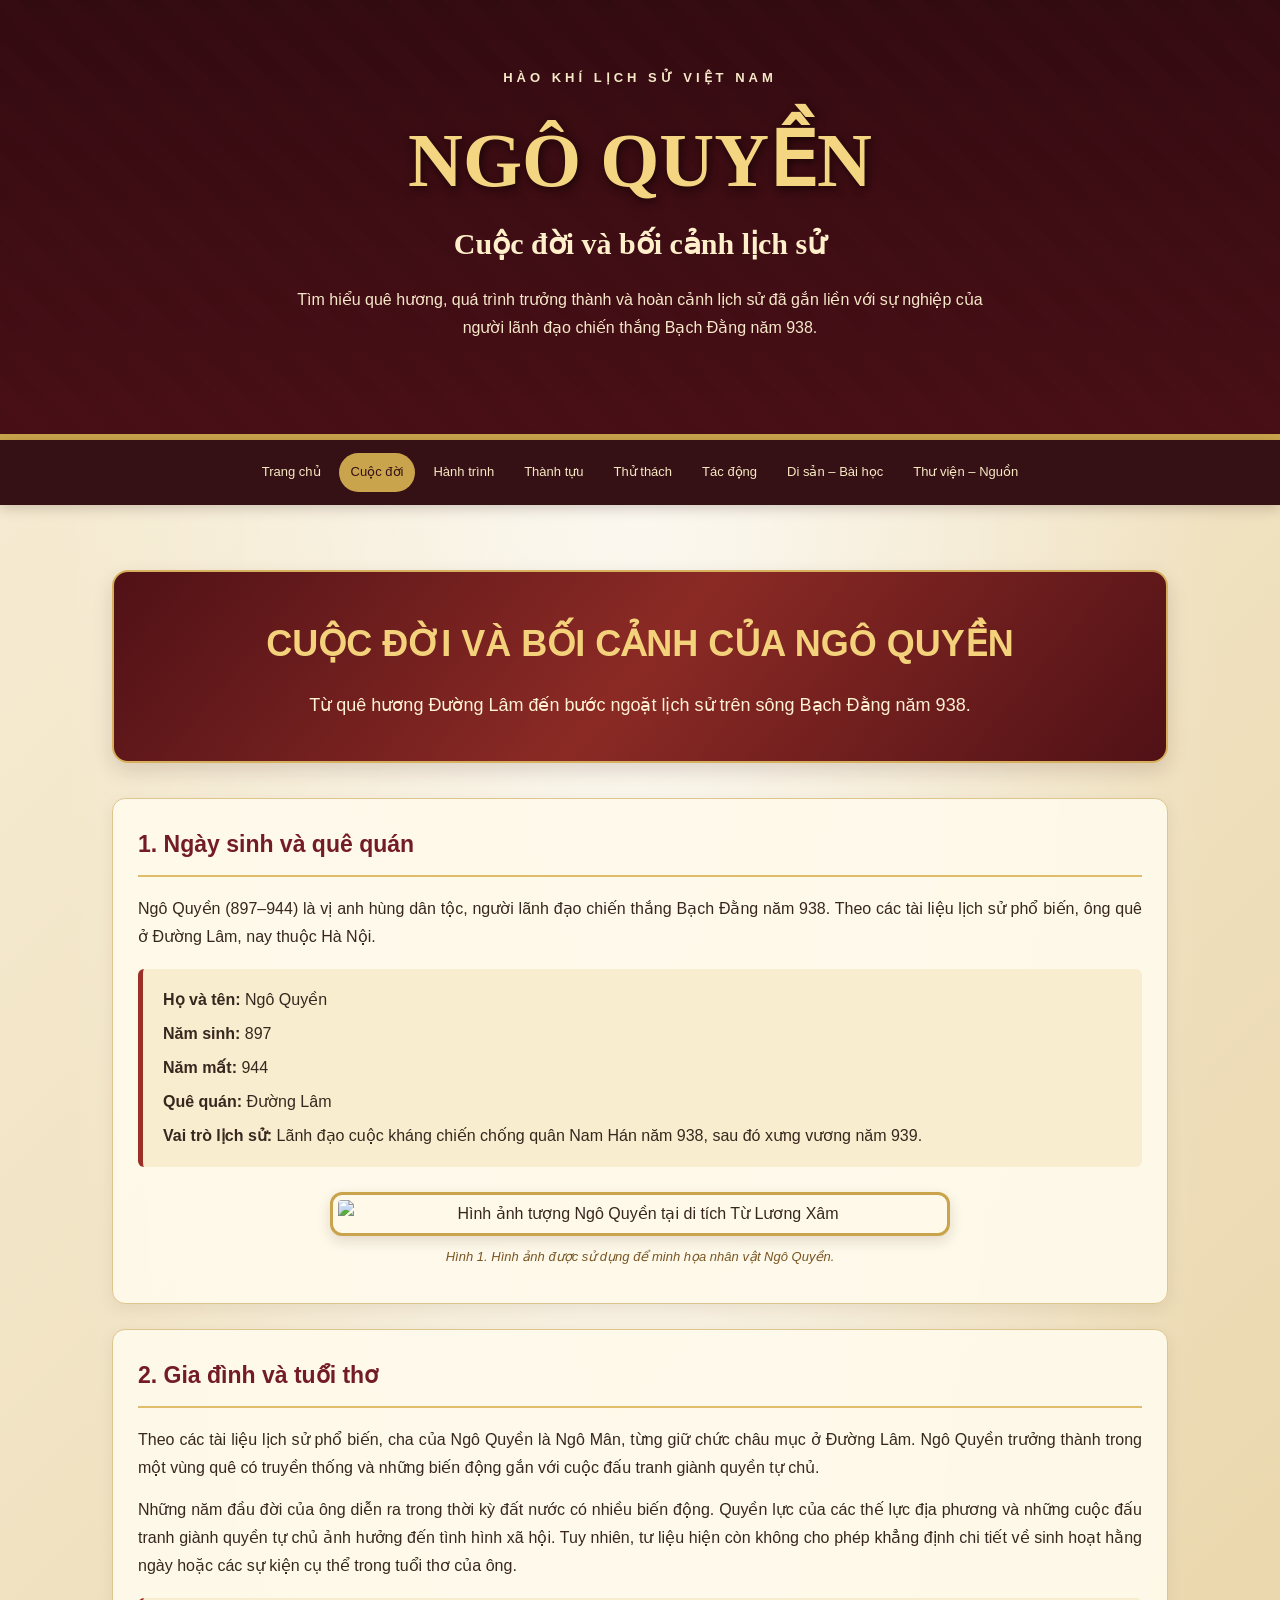
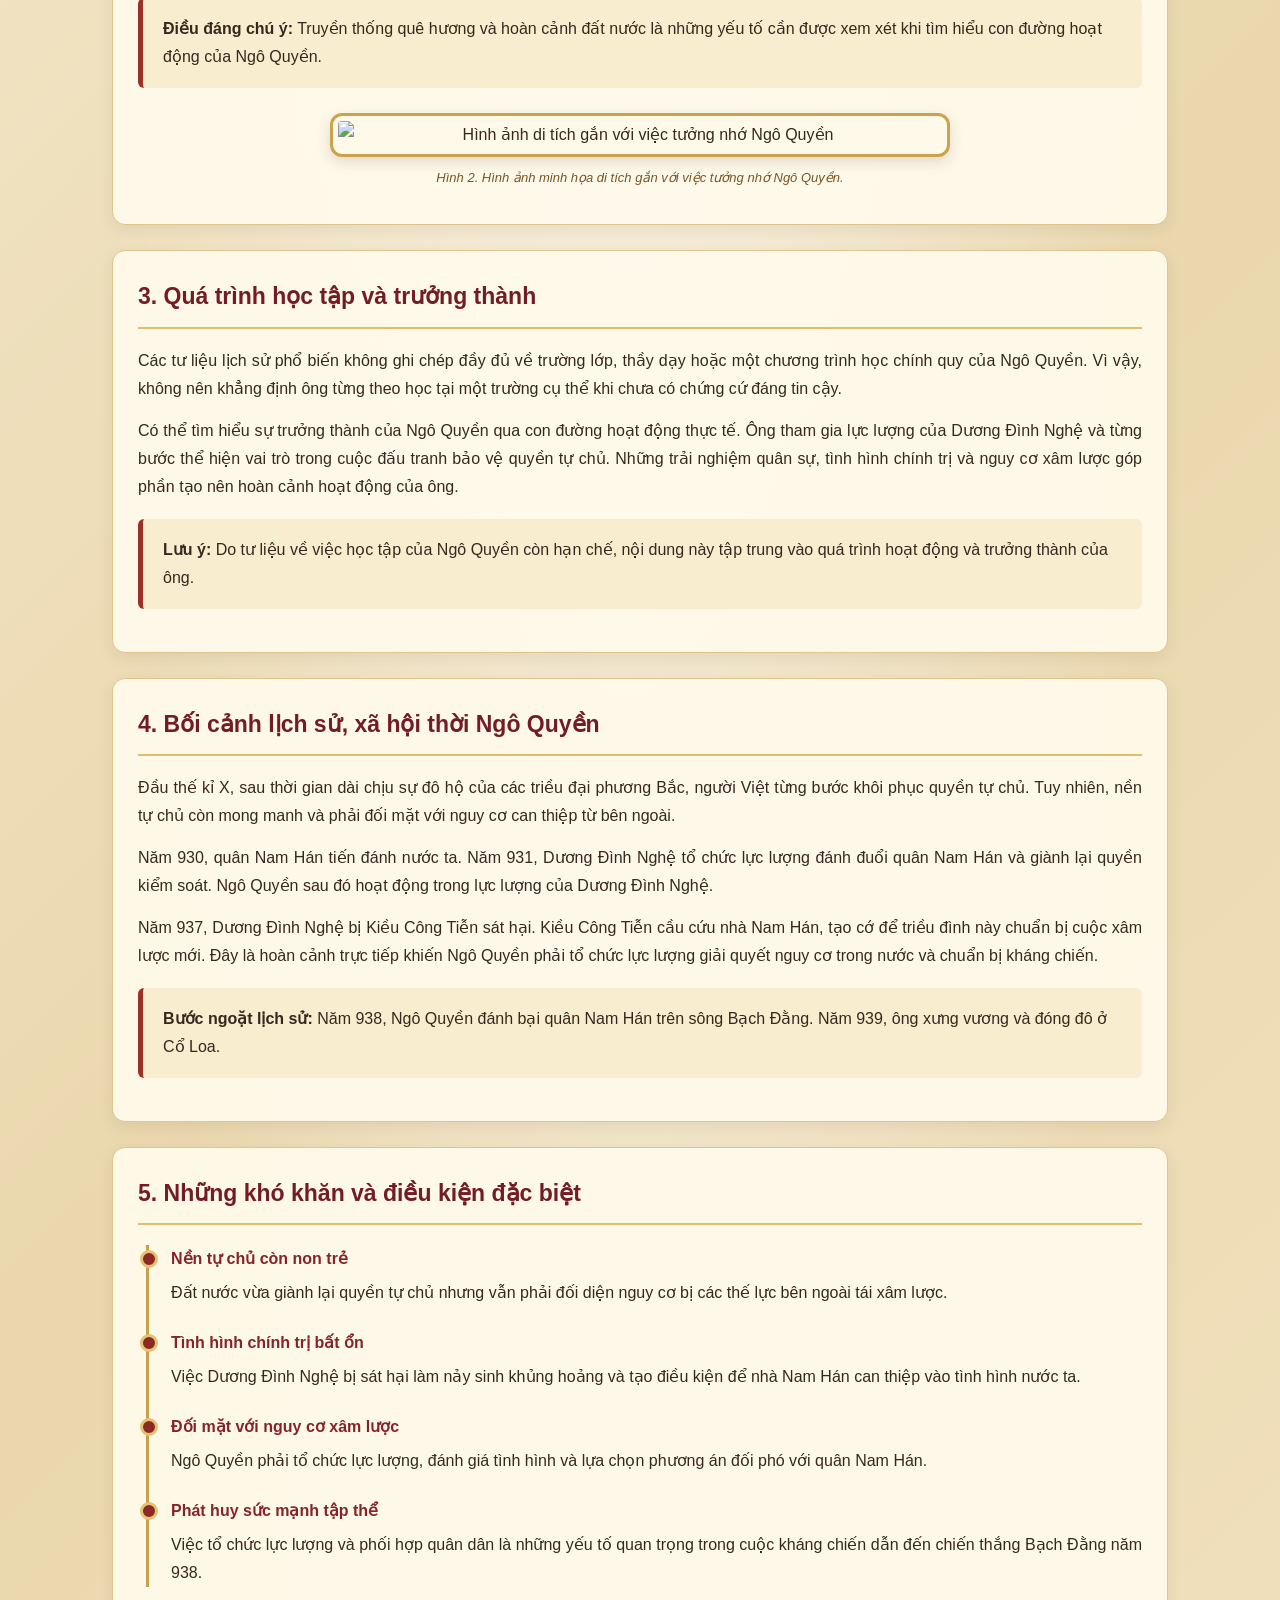
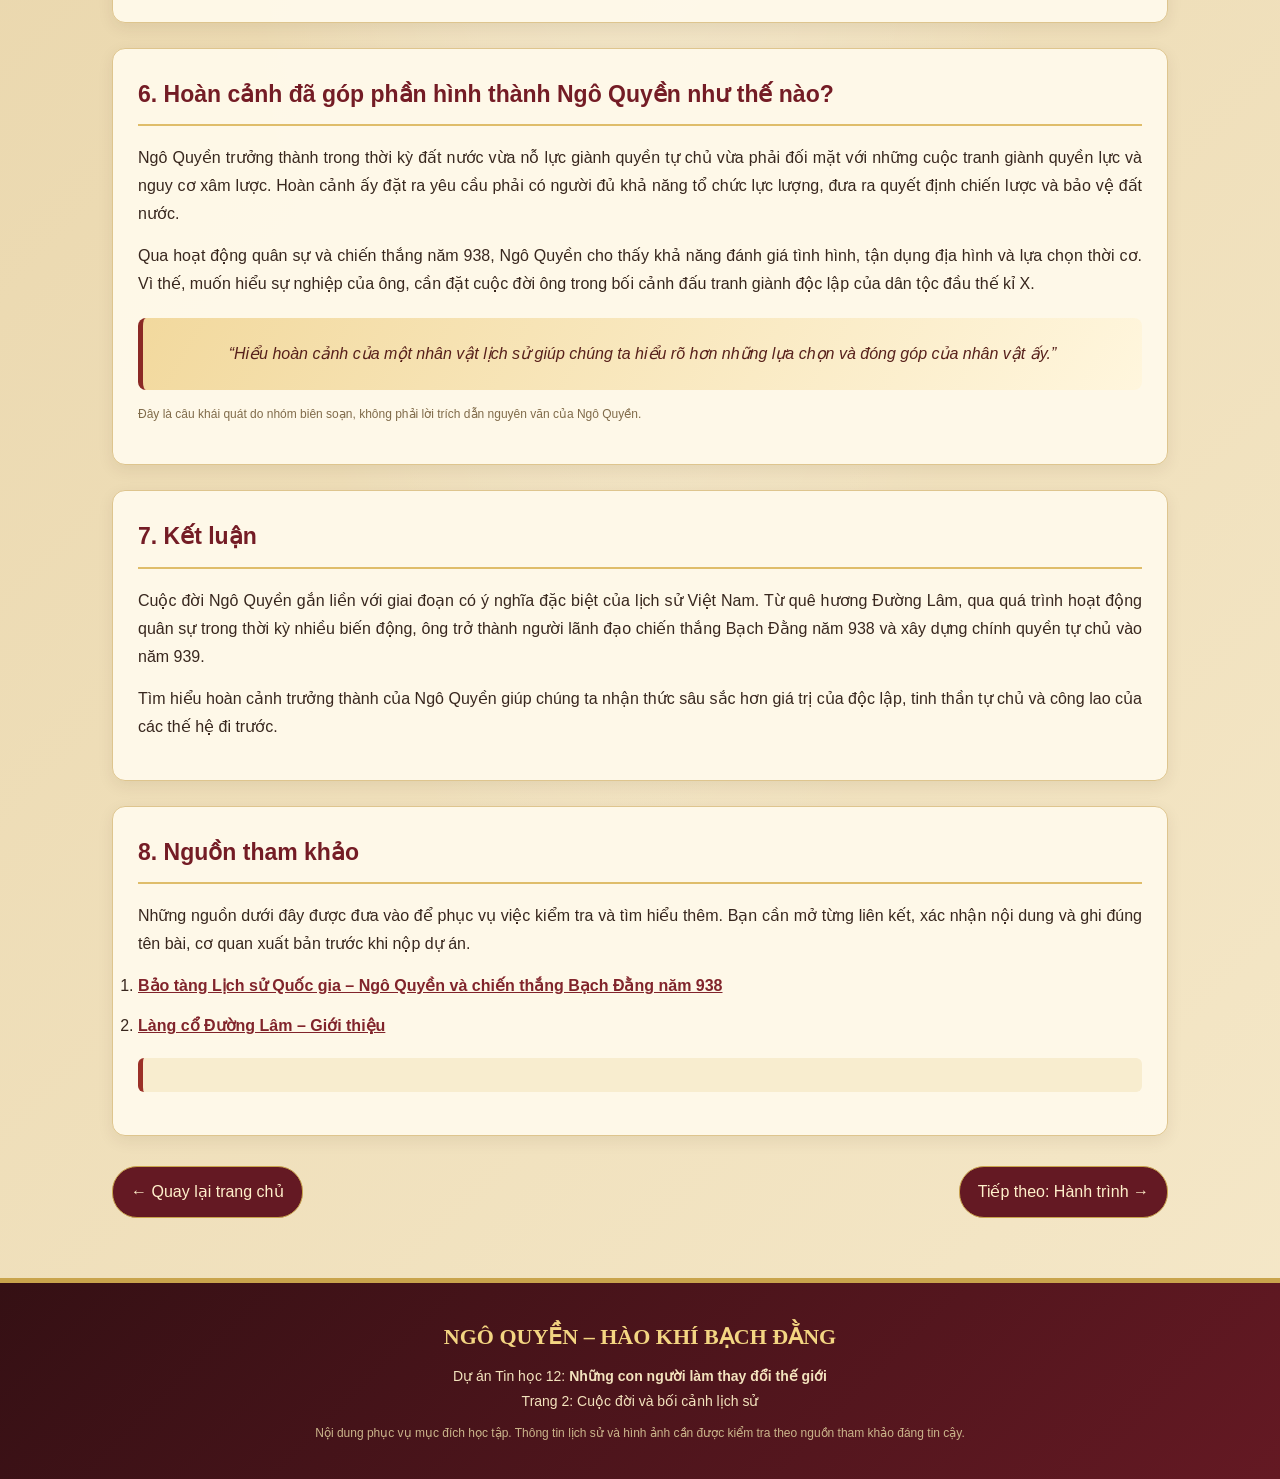
==== commit 43ca0bee: "Add files via upload" ====
--- a/cuocdoi.html
+++ b/cuocdoi.html
@@ -26,7 +26,7 @@
 
         .life-banner h2 {
             color: #f3d27b;
-            font-family: Georgia, "Times New Roman", serif;
+            font-family: Arial, Tahoma, "Noto Sans", sans-serif;
             font-size: clamp(25px, 4vw, 36px);
             margin-bottom: 15px;
         }
@@ -48,7 +48,7 @@
 
         .life-section h3 {
             color: #741c25;
-            font-family: Georgia, "Times New Roman", serif;
+            font-family: Arial, Tahoma, "Noto Sans", sans-serif;
             font-size: 23px;
             border-bottom: 2px solid #dfbd6a;
             padding-bottom: 10px;
@@ -146,7 +146,7 @@
             border-radius: 8px;
             text-align: center;
             color: #57201b;
-            font-family: Georgia, "Times New Roman", serif;
+            font-family: Arial, Tahoma, "Noto Sans", sans-serif;
             font-style: italic;
             margin-top: 20px;
         }
--- a/style.css
+++ b/style.css
@@ -14,7 +14,7 @@
 }
 
 body {
-    font-family: Arial, Helvetica, sans-serif;
+    font-family: Arial, Tahoma, "Noto Sans", sans-serif;
     line-height: 1.75;
     color: #38271e;
     background:
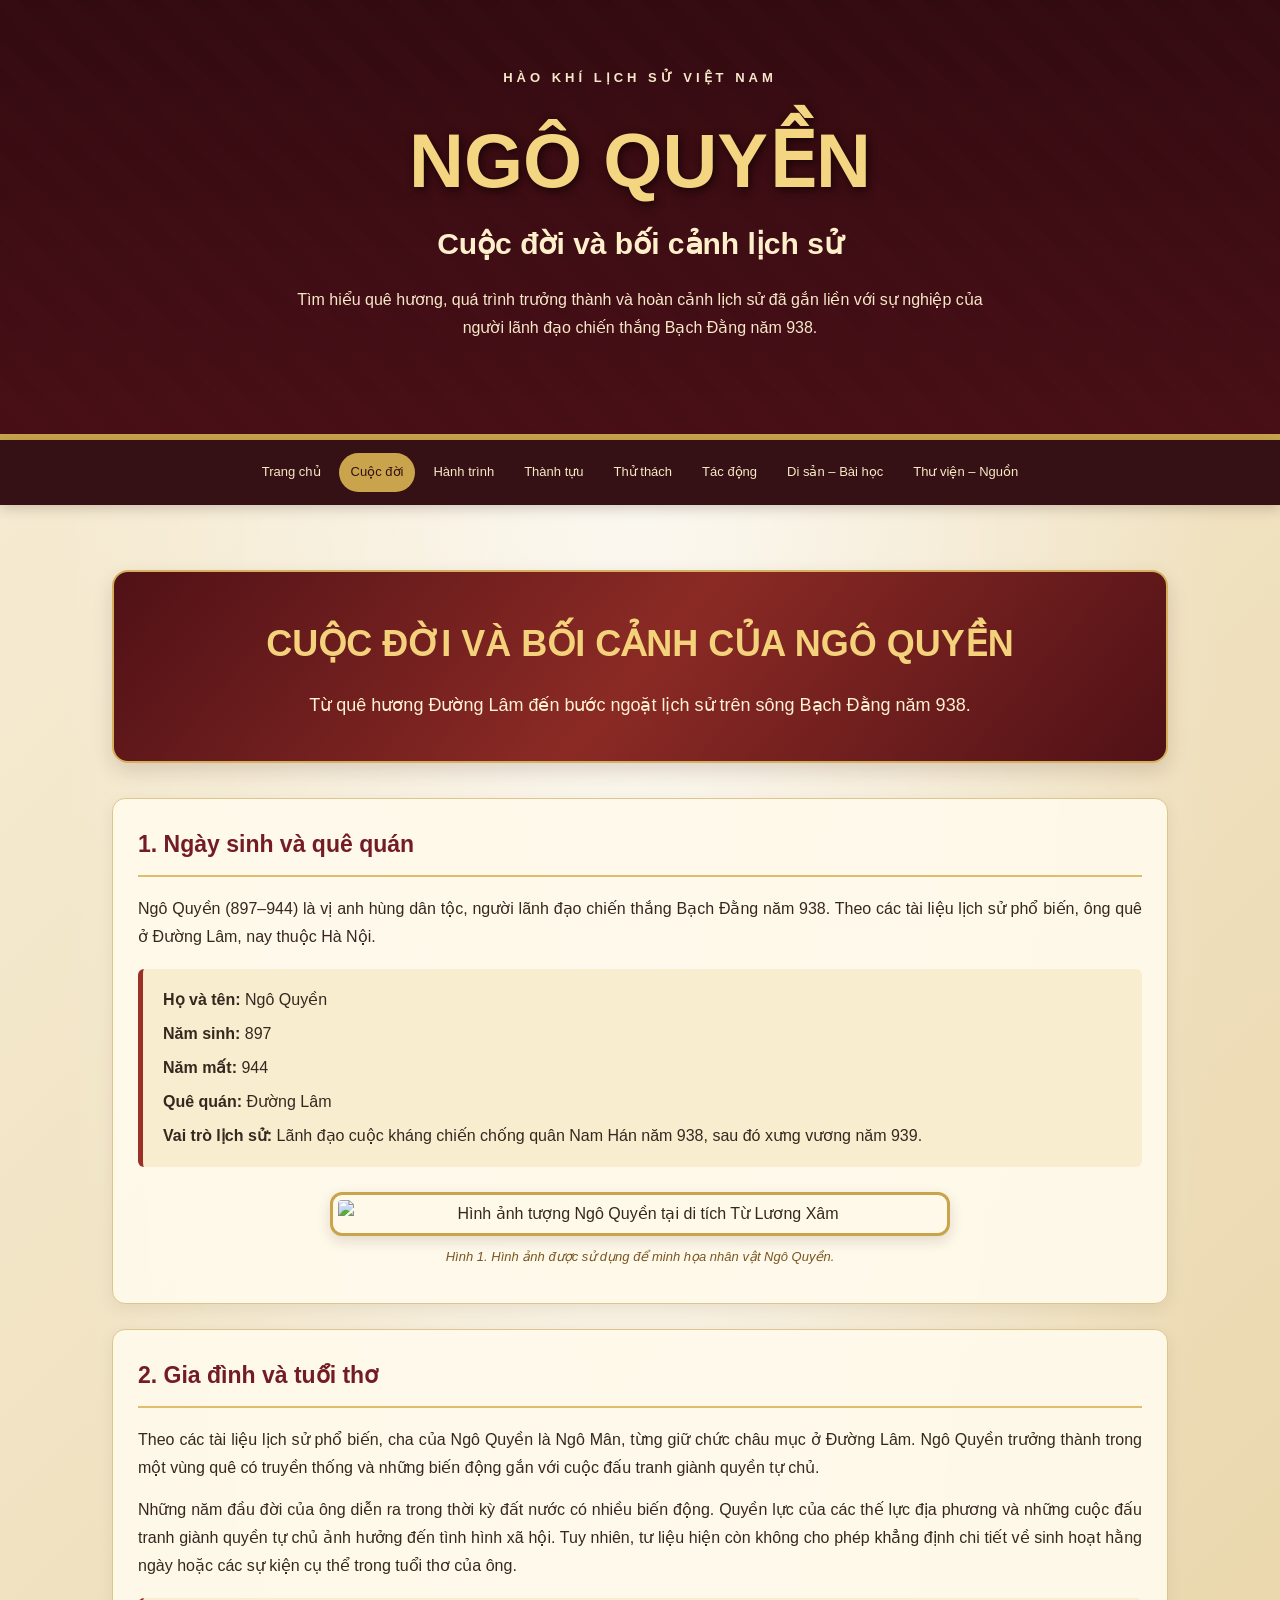
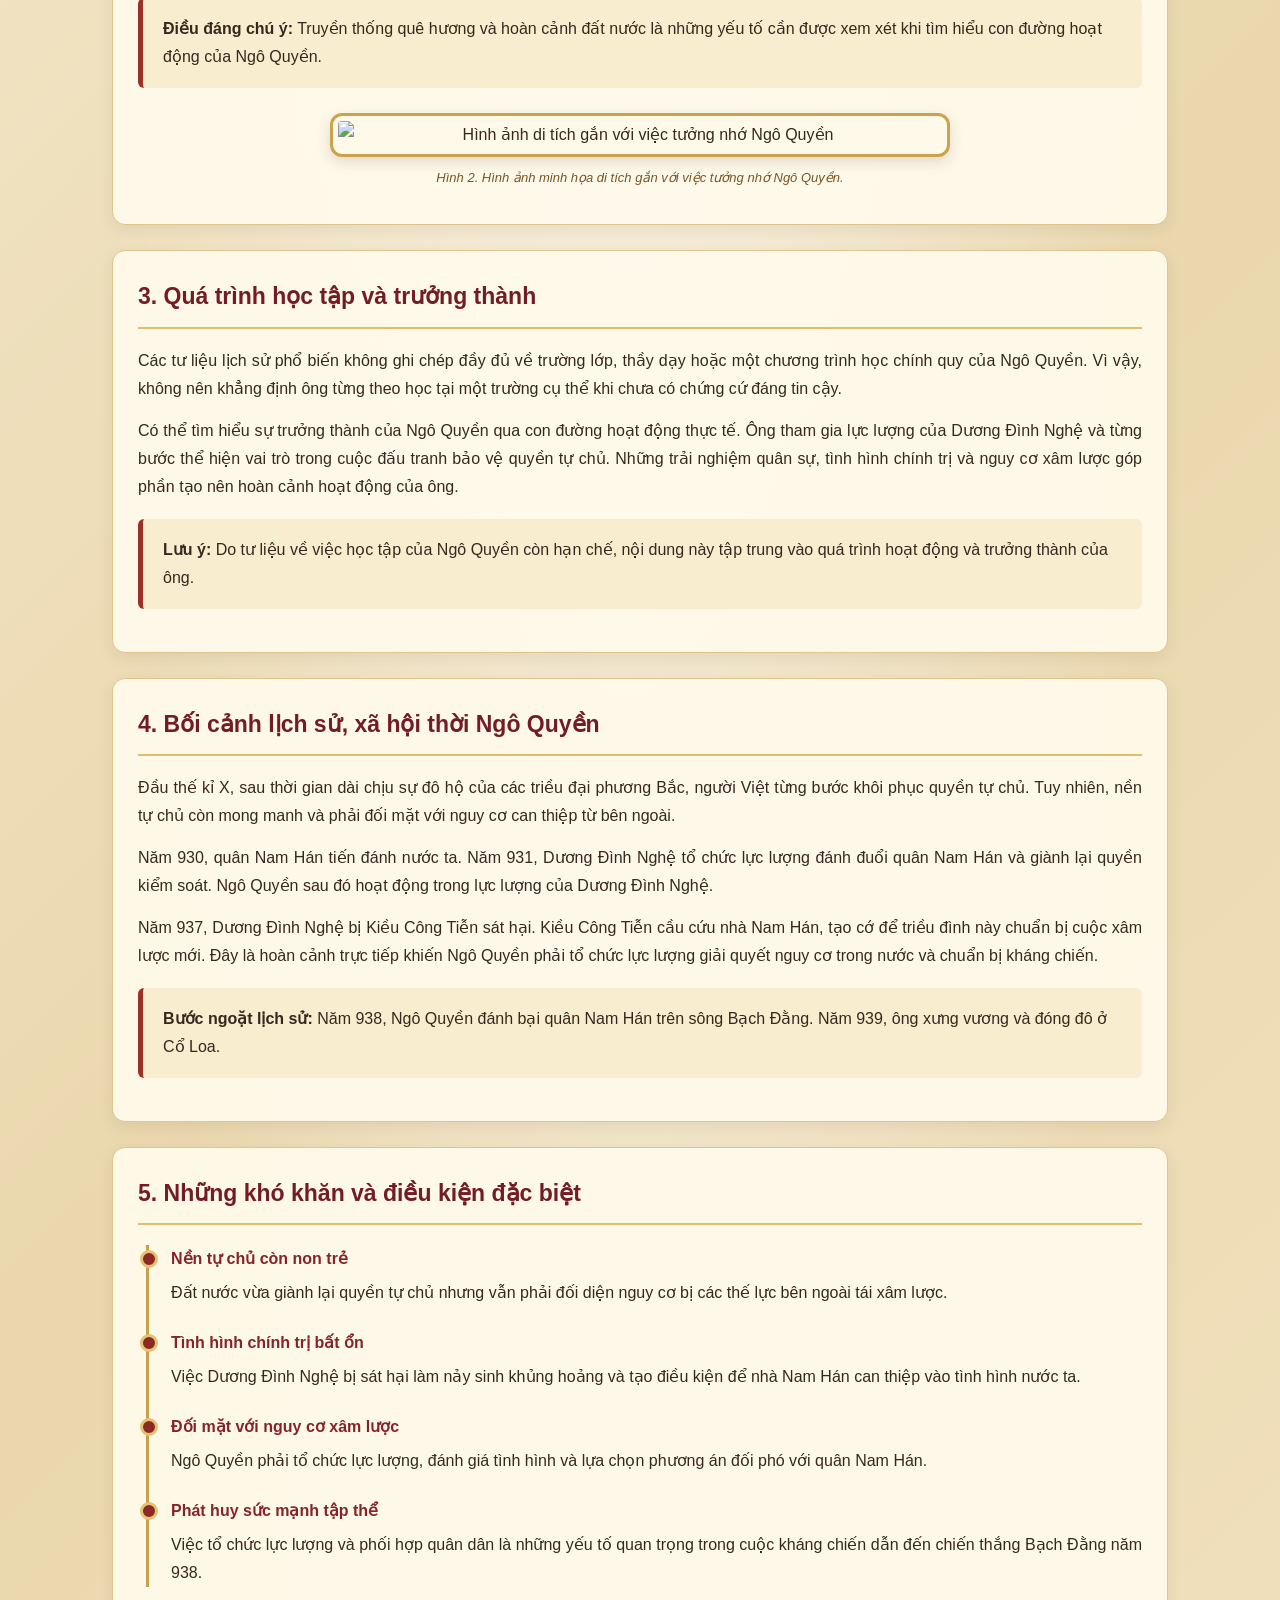
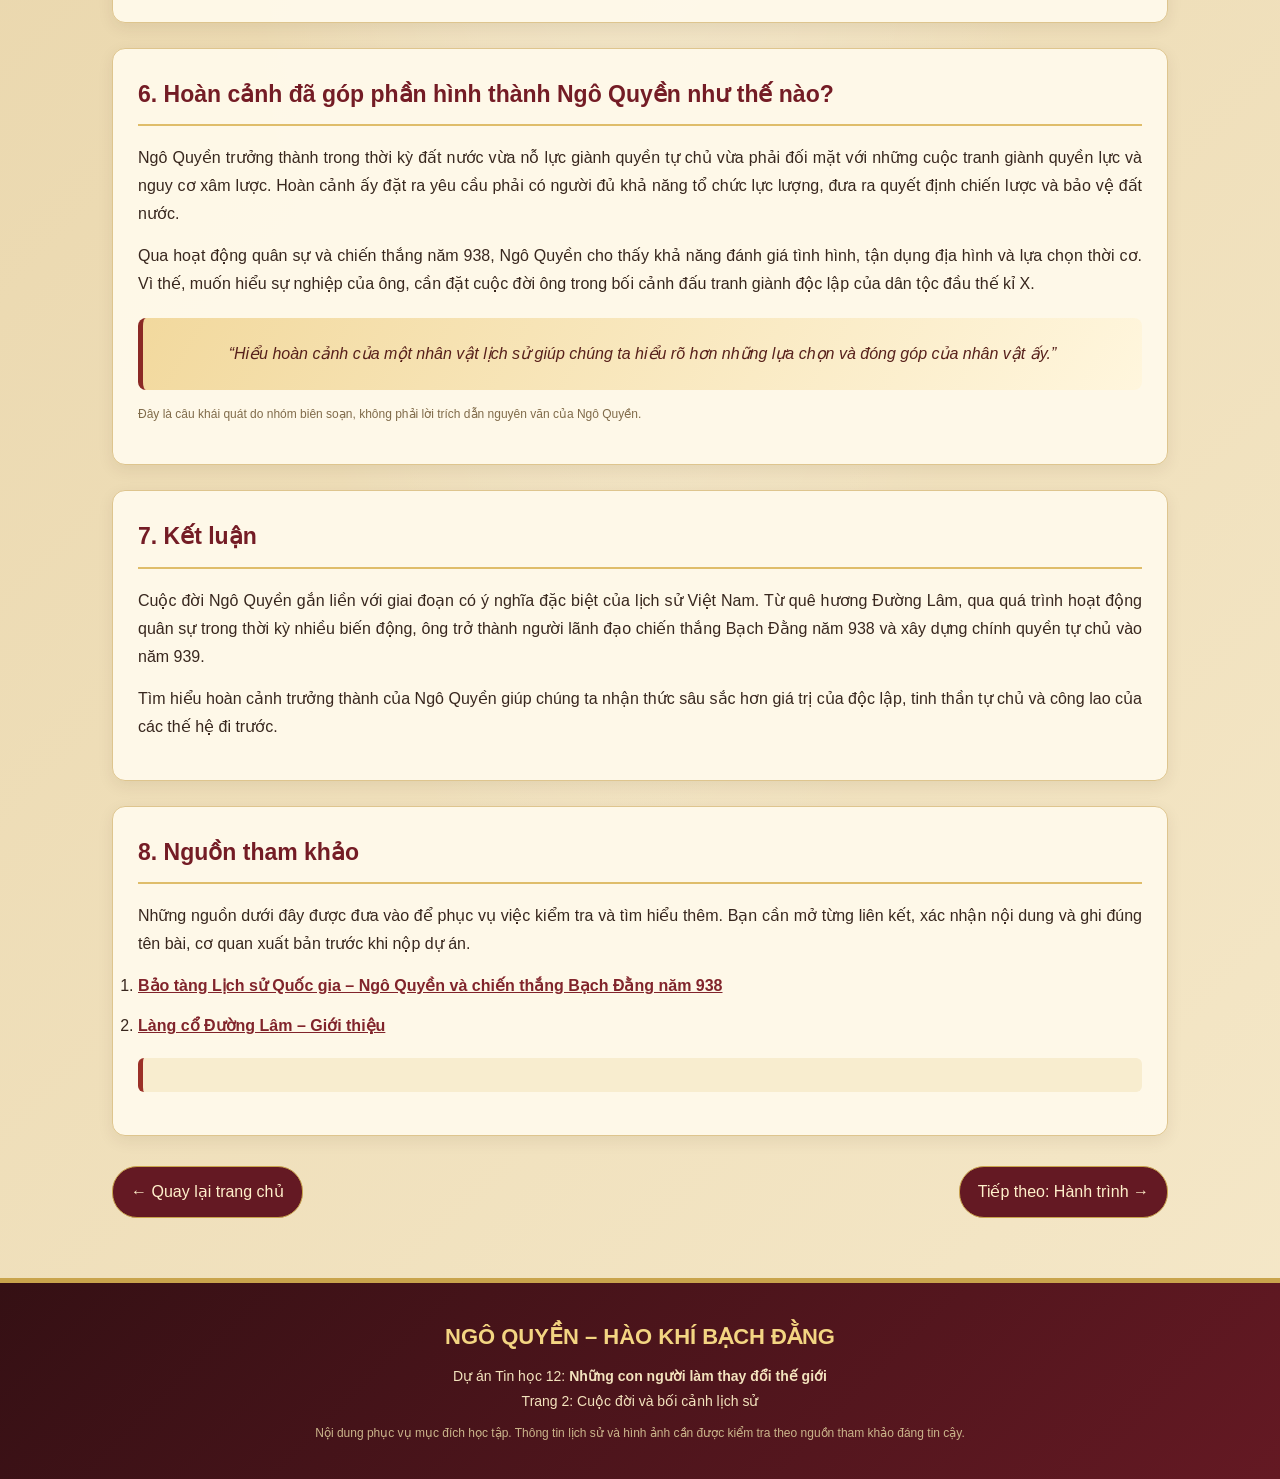
==== commit b2403f7d: "Add files via upload" ====
--- a/cuocdoi.html
+++ b/cuocdoi.html
@@ -2,7 +2,7 @@
 <html lang="vi">
 
 <head>
-    <meta charset="UTF-8">
+<meta charset="UTF-8">
     <meta name="viewport" content="width=device-width, initial-scale=1.0">
 
     <title>Cuộc đời và bối cảnh lịch sử của Ngô Quyền</title>
@@ -26,7 +26,7 @@
 
         .life-banner h2 {
             color: #f3d27b;
-            font-family: Arial, Tahoma, "Noto Sans", sans-serif;
+            font-family: Arial, Tahoma, sans-serif;
             font-size: clamp(25px, 4vw, 36px);
             margin-bottom: 15px;
         }
@@ -48,7 +48,7 @@
 
         .life-section h3 {
             color: #741c25;
-            font-family: Arial, Tahoma, "Noto Sans", sans-serif;
+            font-family: Arial, Tahoma, sans-serif;
             font-size: 23px;
             border-bottom: 2px solid #dfbd6a;
             padding-bottom: 10px;
@@ -146,7 +146,7 @@
             border-radius: 8px;
             text-align: center;
             color: #57201b;
-            font-family: Arial, Tahoma, "Noto Sans", sans-serif;
+            font-family: Arial, Tahoma, sans-serif;
             font-style: italic;
             margin-top: 20px;
         }
--- a/style.css
+++ b/style.css
@@ -56,7 +56,7 @@
 }
 
 .hero h1 {
-    font-family: Georgia, "Times New Roman", serif;
+    font-family: Arial, Tahoma, sans-serif;
     font-size: clamp(42px, 8vw, 76px);
     line-height: 1.2;
     margin: 12px 0;
@@ -65,7 +65,7 @@
 }
 
 .hero h2 {
-    font-family: Georgia, "Times New Roman", serif;
+    font-family: Arial, Tahoma, sans-serif;
     font-size: clamp(20px, 4vw, 30px);
     margin-bottom: 15px;
 }
@@ -149,7 +149,7 @@
 }
 
 .section-heading h2 {
-    font-family: Georgia, "Times New Roman", serif;
+    font-family: Arial, Tahoma, sans-serif;
     color: #701a23;
     font-size: clamp(25px, 4vw, 34px);
     line-height: 1.35;
@@ -224,7 +224,7 @@
 }
 
 .intro-text h3 {
-    font-family: Georgia, "Times New Roman", serif;
+    font-family: Arial, Tahoma, sans-serif;
     color: #741c25;
     font-size: 23px;
     margin-bottom: 12px;
@@ -268,7 +268,7 @@
 }
 
 .achievement-number {
-    font-family: Georgia, "Times New Roman", serif;
+    font-family: Arial, Tahoma, sans-serif;
     font-size: 45px;
     font-weight: bold;
     color: #f3d582;
@@ -326,7 +326,7 @@
 .reason-card h3 {
     color: #741c25;
     margin-bottom: 8px;
-    font-family: Georgia, "Times New Roman", serif;
+    font-family: Arial, Tahoma, sans-serif;
 }
 
 .reason-card p {
@@ -353,14 +353,14 @@
 
 .message-section h2 {
     color: #741c25;
-    font-family: Georgia, "Times New Roman", serif;
+    font-family: Arial, Tahoma, sans-serif;
     margin: 10px 0;
 }
 
 .message-text {
     max-width: 760px;
     margin: 0 auto;
-    font-family: Georgia, "Times New Roman", serif;
+    font-family: Arial, Tahoma, sans-serif;
     font-size: 20px;
     font-style: italic;
 }
@@ -401,7 +401,7 @@
 
 .explore-card span {
     color: #a77c2d;
-    font-family: Georgia, "Times New Roman", serif;
+    font-family: Arial, Tahoma, sans-serif;
     font-size: 27px;
     font-weight: bold;
 }
@@ -427,7 +427,7 @@
 }
 
 .footer h2 {
-    font-family: Georgia, "Times New Roman", serif;
+    font-family: Arial, Tahoma, sans-serif;
     color: #f3d582;
     font-size: 22px;
     margin-bottom: 8px;
@@ -564,7 +564,7 @@
 .reason-section > h2,
 .explore-section > h2 {
     text-align: center;
-    font-family: Georgia, "Times New Roman", serif;
+    font-family: Arial, Tahoma, sans-serif;
     color: #701a23;
     font-size: clamp(25px, 4vw, 34px);
     margin-bottom: 25px;
@@ -628,7 +628,7 @@
 .message-section blockquote {
     max-width: 760px;
     margin: 0 auto;
-    font-family: Georgia, "Times New Roman", serif;
+    font-family: Arial, Tahoma, sans-serif;
     font-size: 20px;
     font-style: italic;
     color: #38271e;
